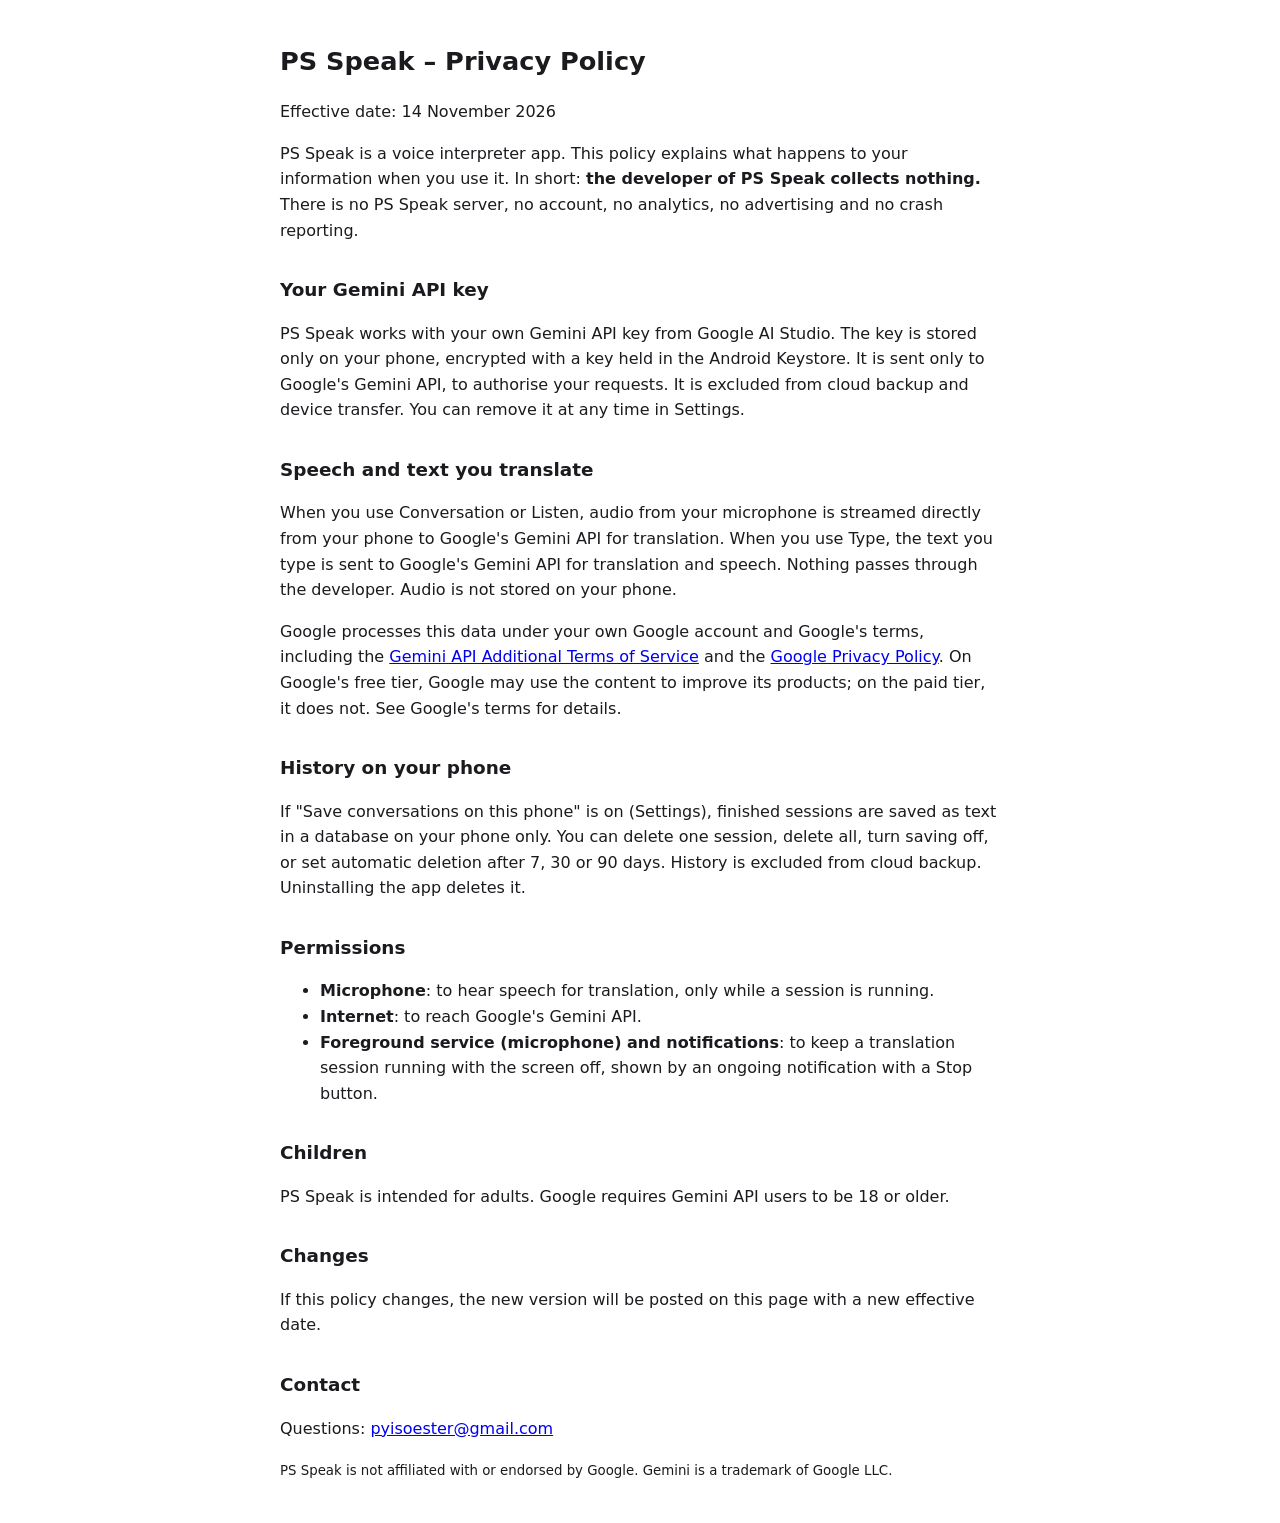
==== app/psspeak-privacy.html @ b59a7f42 "Add PS Speak privacy policy page PS Speak (separate Android app) hosts its Google Play privacy polic" ====
<!doctype html>
<html lang="en">
<head>
<meta charset="utf-8">
<meta name="viewport" content="width=device-width, initial-scale=1">
<title>PS Speak – Privacy Policy</title>
<style>
  body { font: 16px/1.6 system-ui, sans-serif; max-width: 720px; margin: 0 auto; padding: 24px 16px; color: #1b1b1f; background: #fff; }
  h1 { font-size: 1.6rem; } h2 { font-size: 1.15rem; margin-top: 2rem; }
  @media (prefers-color-scheme: dark) { body { color: #e4e2e6; background: #121316; } a { color: #9ec2ff; } }
</style>
</head>
<body>
<h1>PS Speak – Privacy Policy</h1>
<p>Effective date: 14 November 2026</p>

<p>PS Speak is a voice interpreter app. This policy explains what happens to your information when you use it.
In short: <strong>the developer of PS Speak collects nothing.</strong> There is no PS Speak server, no account,
no analytics, no advertising and no crash reporting.</p>

<h2>Your Gemini API key</h2>
<p>PS Speak works with your own Gemini API key from Google AI Studio. The key is stored only on your phone,
encrypted with a key held in the Android Keystore. It is sent only to Google's Gemini API, to authorise your requests.
It is excluded from cloud backup and device transfer. You can remove it at any time in Settings.</p>

<h2>Speech and text you translate</h2>
<p>When you use Conversation or Listen, audio from your microphone is streamed directly from your phone to
Google's Gemini API for translation. When you use Type, the text you type is sent to Google's Gemini API for
translation and speech. Nothing passes through the developer. Audio is not stored on your phone.</p>
<p>Google processes this data under your own Google account and Google's terms, including the
<a href="https://ai.google.dev/gemini-api/terms">Gemini API Additional Terms of Service</a> and the
<a href="https://policies.google.com/privacy">Google Privacy Policy</a>. On Google's free tier, Google may use
the content to improve its products; on the paid tier, it does not. See Google's terms for details.</p>

<h2>History on your phone</h2>
<p>If "Save conversations on this phone" is on (Settings), finished sessions are saved as text in a database on
your phone only. You can delete one session, delete all, turn saving off, or set automatic deletion after 7, 30 or
90 days. History is excluded from cloud backup. Uninstalling the app deletes it.</p>

<h2>Permissions</h2>
<ul>
  <li><strong>Microphone</strong>: to hear speech for translation, only while a session is running.</li>
  <li><strong>Internet</strong>: to reach Google's Gemini API.</li>
  <li><strong>Foreground service (microphone) and notifications</strong>: to keep a translation session running
    with the screen off, shown by an ongoing notification with a Stop button.</li>
</ul>

<h2>Children</h2>
<p>PS Speak is intended for adults. Google requires Gemini API users to be 18 or older.</p>

<h2>Changes</h2>
<p>If this policy changes, the new version will be posted on this page with a new effective date.</p>

<h2>Contact</h2>
<p>Questions: <a href="mailto:pyisoester@gmail.com">pyisoester@gmail.com</a></p>

<p><small>PS Speak is not affiliated with or endorsed by Google. Gemini is a trademark of Google LLC.</small></p>
</body>
</html>
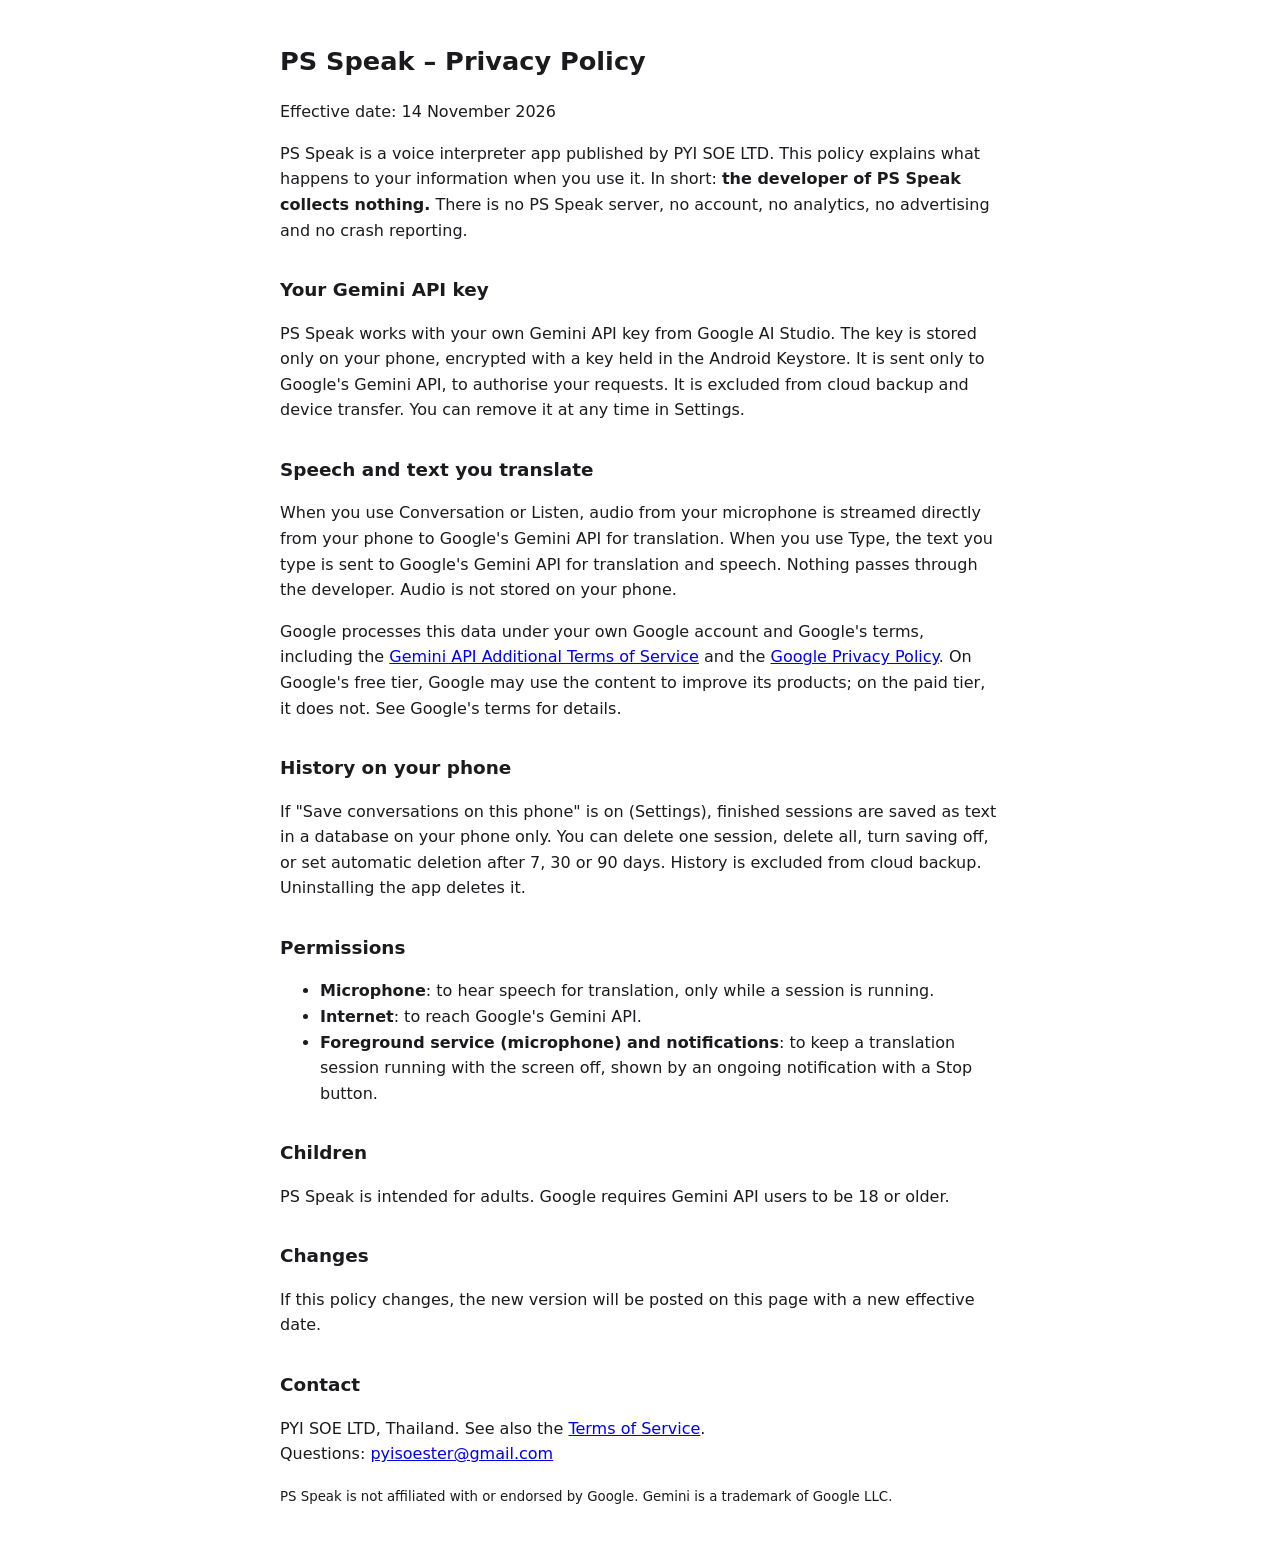
==== commit dd4e54b2: "Add PS Speak Terms of Service; name publisher in its privacy policy https://dhamma-mp3.pyisoe.com/ps" ====
--- a/app/psspeak-privacy.html
+++ b/app/psspeak-privacy.html
@@ -14,7 +14,7 @@
 <h1>PS Speak – Privacy Policy</h1>
 <p>Effective date: 14 November 2026</p>
 
-<p>PS Speak is a voice interpreter app. This policy explains what happens to your information when you use it.
+<p>PS Speak is a voice interpreter app published by PYI SOE LTD. This policy explains what happens to your information when you use it.
 In short: <strong>the developer of PS Speak collects nothing.</strong> There is no PS Speak server, no account,
 no analytics, no advertising and no crash reporting.</p>
 
@@ -52,7 +52,7 @@
 <p>If this policy changes, the new version will be posted on this page with a new effective date.</p>
 
 <h2>Contact</h2>
-<p>Questions: <a href="mailto:pyisoester@gmail.com">pyisoester@gmail.com</a></p>
+<p>PYI SOE LTD, Thailand. See also the <a href="psspeak-terms.html">Terms of Service</a>.<br>Questions: <a href="mailto:pyisoester@gmail.com">pyisoester@gmail.com</a></p>
 
 <p><small>PS Speak is not affiliated with or endorsed by Google. Gemini is a trademark of Google LLC.</small></p>
 </body>
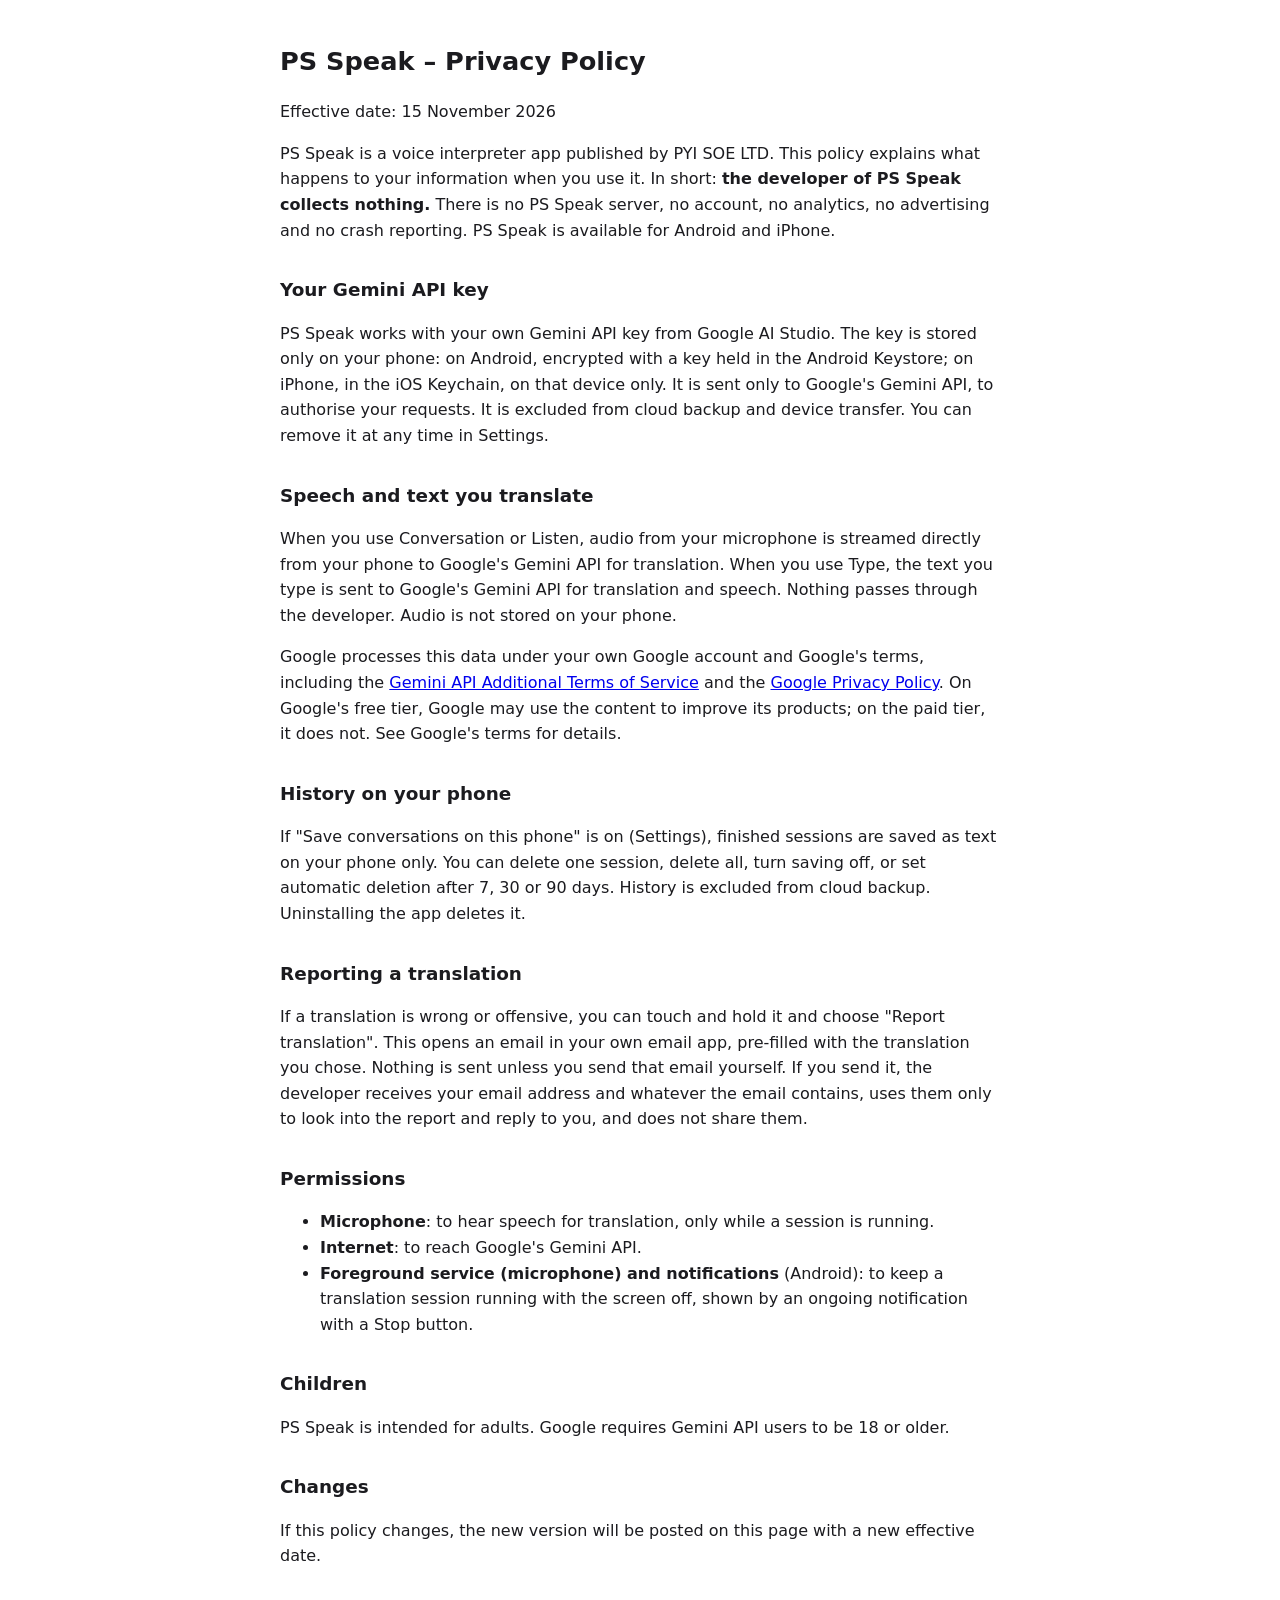
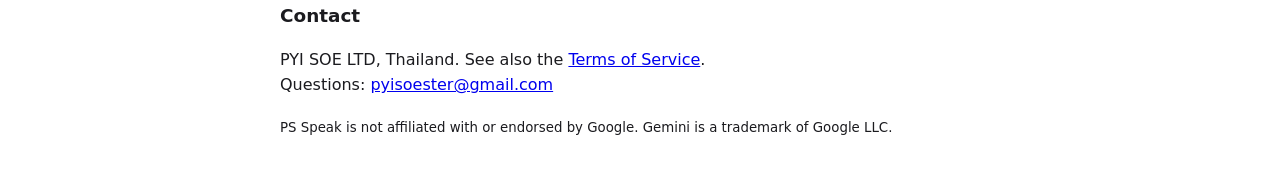
==== commit 222a85ce: "PS Speak privacy: report-translation emails, iPhone key storage Co-Authored-By: Claude Opus 5.5 <nor" ====
--- a/app/psspeak-privacy.html
+++ b/app/psspeak-privacy.html
@@ -12,15 +12,15 @@
 </head>
 <body>
 <h1>PS Speak – Privacy Policy</h1>
-<p>Effective date: 14 November 2026</p>
+<p>Effective date: 15 November 2026</p>
 
 <p>PS Speak is a voice interpreter app published by PYI SOE LTD. This policy explains what happens to your information when you use it.
 In short: <strong>the developer of PS Speak collects nothing.</strong> There is no PS Speak server, no account,
-no analytics, no advertising and no crash reporting.</p>
+no analytics, no advertising and no crash reporting. PS Speak is available for Android and iPhone.</p>
 
 <h2>Your Gemini API key</h2>
-<p>PS Speak works with your own Gemini API key from Google AI Studio. The key is stored only on your phone,
-encrypted with a key held in the Android Keystore. It is sent only to Google's Gemini API, to authorise your requests.
+<p>PS Speak works with your own Gemini API key from Google AI Studio. The key is stored only on your phone:
+on Android, encrypted with a key held in the Android Keystore; on iPhone, in the iOS Keychain, on that device only. It is sent only to Google's Gemini API, to authorise your requests.
 It is excluded from cloud backup and device transfer. You can remove it at any time in Settings.</p>
 
 <h2>Speech and text you translate</h2>
@@ -33,15 +33,21 @@
 the content to improve its products; on the paid tier, it does not. See Google's terms for details.</p>
 
 <h2>History on your phone</h2>
-<p>If "Save conversations on this phone" is on (Settings), finished sessions are saved as text in a database on
+<p>If "Save conversations on this phone" is on (Settings), finished sessions are saved as text on
 your phone only. You can delete one session, delete all, turn saving off, or set automatic deletion after 7, 30 or
 90 days. History is excluded from cloud backup. Uninstalling the app deletes it.</p>
+
+<h2>Reporting a translation</h2>
+<p>If a translation is wrong or offensive, you can touch and hold it and choose "Report translation". This opens an email in your own email app,
+pre-filled with the translation you chose. Nothing is sent unless you send that email yourself. If you send it,
+the developer receives your email address and whatever the email contains, uses them only to look into the report
+and reply to you, and does not share them.</p>
 
 <h2>Permissions</h2>
 <ul>
   <li><strong>Microphone</strong>: to hear speech for translation, only while a session is running.</li>
   <li><strong>Internet</strong>: to reach Google's Gemini API.</li>
-  <li><strong>Foreground service (microphone) and notifications</strong>: to keep a translation session running
+  <li><strong>Foreground service (microphone) and notifications</strong> (Android): to keep a translation session running
     with the screen off, shown by an ongoing notification with a Stop button.</li>
 </ul>
 
